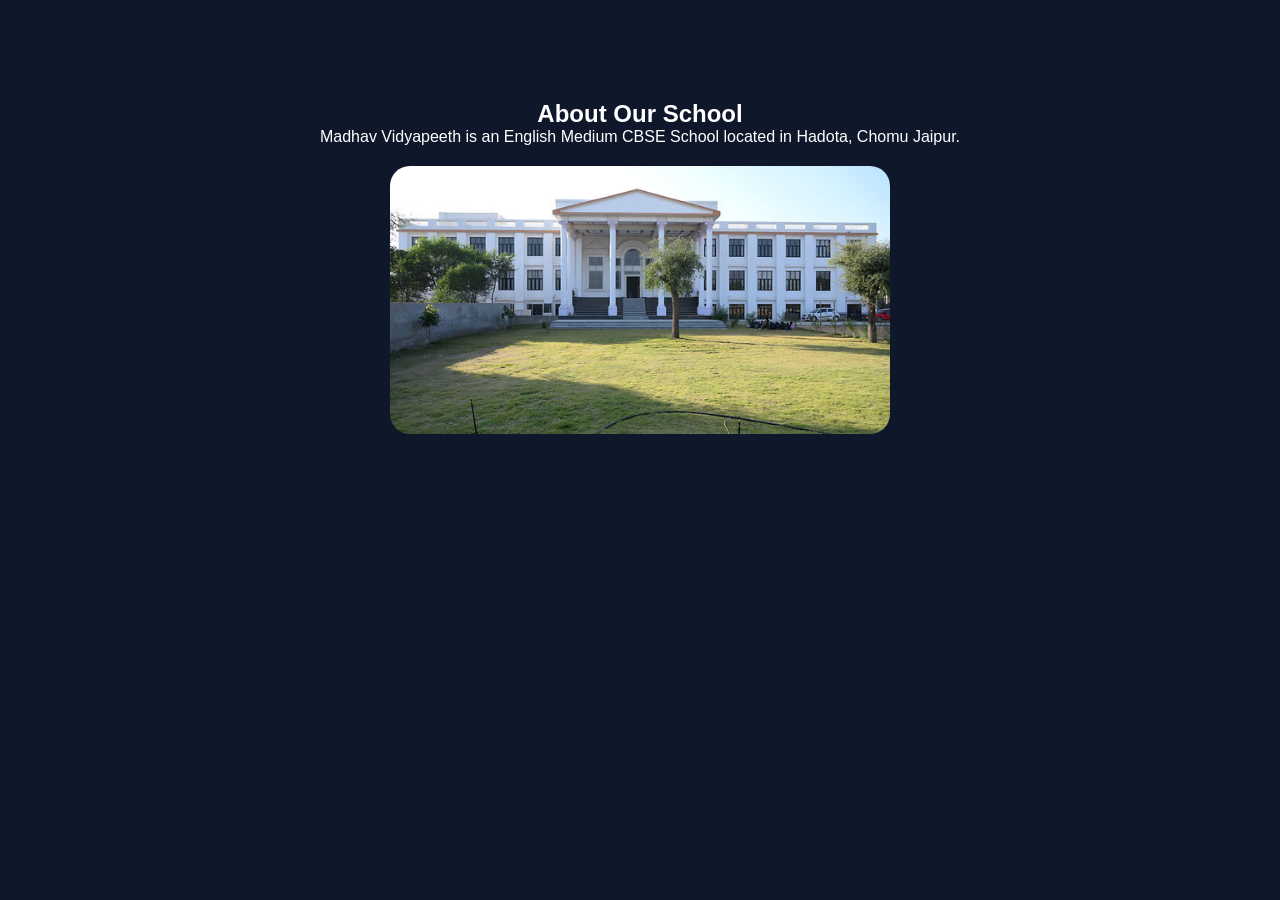
==== about.html @ 712a5680 "Add about.html for school information" ====
<!DOCTYPE html>
<html>

<head>
<title>About - Madhav Vidyapeeth</title>
<link rel="stylesheet" href="style.css">
</head>

<body>

<section class="section">

<h1>About Our School</h1>

<p>
Madhav Vidyapeeth is an English Medium CBSE School located in Hadota,
Chomu Jaipur.
</p>

<img src="assets/school.jpg" class="section-img">

</section>

</body>

</html>
---- style.css ----
/* Global */
*{
margin:0;
padding:0;
box-sizing:border-box;
scroll-behavior:smooth;
}

body{
font-family:'Poppins',sans-serif;
background:#0f172a;
color:white;
overflow-x:hidden;
}

/* Animated Gradient Background */
.gradient-bg{
position:fixed;
width:100%;
height:100%;
z-index:-2;
background:linear-gradient(120deg,#0f172a,#1e293b,#0f172a);
background-size:300% 300%;
animation:gradientMove 12s ease infinite;
}

@keyframes gradientMove{
0%{background-position:0% 50%;}
50%{background-position:100% 50%;}
100%{background-position:0% 50%;}
}

/* Glass Effect */
.glass{
background:rgba(255,255,255,0.08);
backdrop-filter:blur(15px);
-webkit-backdrop-filter:blur(15px);
border:1px solid rgba(255,255,255,0.15);
border-radius:15px;
}

/* Navbar */
.navbar{
    position: fixed;
    top:20px;
    left:0;
    right:0;
    margin:0 auto;
    width:100%;
    max-width:1000px;
    padding:15px 20px;
    display:flex;
    justify-content:space-between;
    align-items:center;
    z-index:1000;
}

.logo{
display:flex;
align-items:center;
gap:10px;
font-weight:600;
}

.logo img{
height:40px;
}

.nav-links a{
color:white;
text-decoration:none;
margin-left:20px;
font-weight:400;
transition:0.3s;
}

.nav-links a:hover{
color:#38bdf8;
}

/* Hero */
.hero{
height:100vh;
display:flex;
align-items:center;
justify-content:center;
text-align:center;
padding:20px;
}

.hero h1{
font-size:3rem;
margin-bottom:20px;
}

.hero p{
opacity:0.8;
margin-bottom:10px;
}

.btn{
display:inline-block;
margin-top:20px;
padding:12px 30px;
background:#38bdf8;
border-radius:30px;
text-decoration:none;
color:white;
font-weight:600;
transition:0.3s;
}

.btn:hover{
transform:scale(1.05);
background:#0ea5e9;
}

/* Sections */
.section{
padding:100px 15px;
text-align:center;
max-width:1000px;
margin:auto;
}
.section.light{
    background:#1e293b;
    border-radius:20px;
    margin:60px 0;
}
.section h2{
margin-bottom:30px;
font-size:2rem;
}

/* Images */
.section-img,
.director-img{
width:80%;
max-width:500px;
border-radius:20px;
margin-top:20px;
transition:0.4s;
}

.section-img:hover,
.director-img:hover{
transform:scale(1.05);
}

/* Gallery */
/* Gallery Mobile Fix */
.gallery-grid {
    display: flex;
    flex-direction: column;
    align-items: center;
    gap: 25px;
    margin-top: 30px;
}

.gallery-grid img {
    width: 90%;
    max-width: 500px;
    border-radius: 15px;
    box-shadow: 0 10px 25px rgba(0,0,0,0.3);
    transition: 0.4s ease;
}

.gallery-grid img:hover {
    transform: scale(1.05);
}
/* Footer */
footer{
padding:30px;
text-align:center;
background:#0f172a;
margin-top:80px;
opacity:0.7;
}
.leader-card {
    max-width: 350px;
    margin: 0 auto;
    background: #1e293b;
    padding: 20px;
    border-radius: 20px;
    text-align: center;
    box-shadow: 0 10px 25px rgba(0,0,0,0.4);
}

.leader-card img {
    width: 100%;
    height: 280px;
    object-fit: cover;
    border-radius: 15px;
}

.leader-card h3 {
    margin-top: 15px;
    font-size: 18px;
}

.role {
    font-weight: 600;
    margin-top: 5px;
}

.sub-role {
    font-size: 14px;
    opacity: 0.8;
}

.vision {
    font-style: italic;
    margin-top: 10px;
    font-size: 14px;
        }
#director {
    text-align: center;
}

#director .leader-card {
    margin-left: auto;
    margin-right: auto;
}
.hero {
    position: relative;
    height: 100vh;
    overflow: hidden;
}

.hero-bg-video {
    position: absolute;
    top: 50%;
    left: 50%;
    width: 100%;
    height: 100%;
    object-fit: cover;
    transform: translate(-50%, -50%);
    z-index: -1;
    filter: brightness(0.6);
}

.hero-overlay {
    position: relative;
    z-index: 1;
    text-align: center;
    color: white;
    top: 50%;
    transform: translateY(-50%);
}
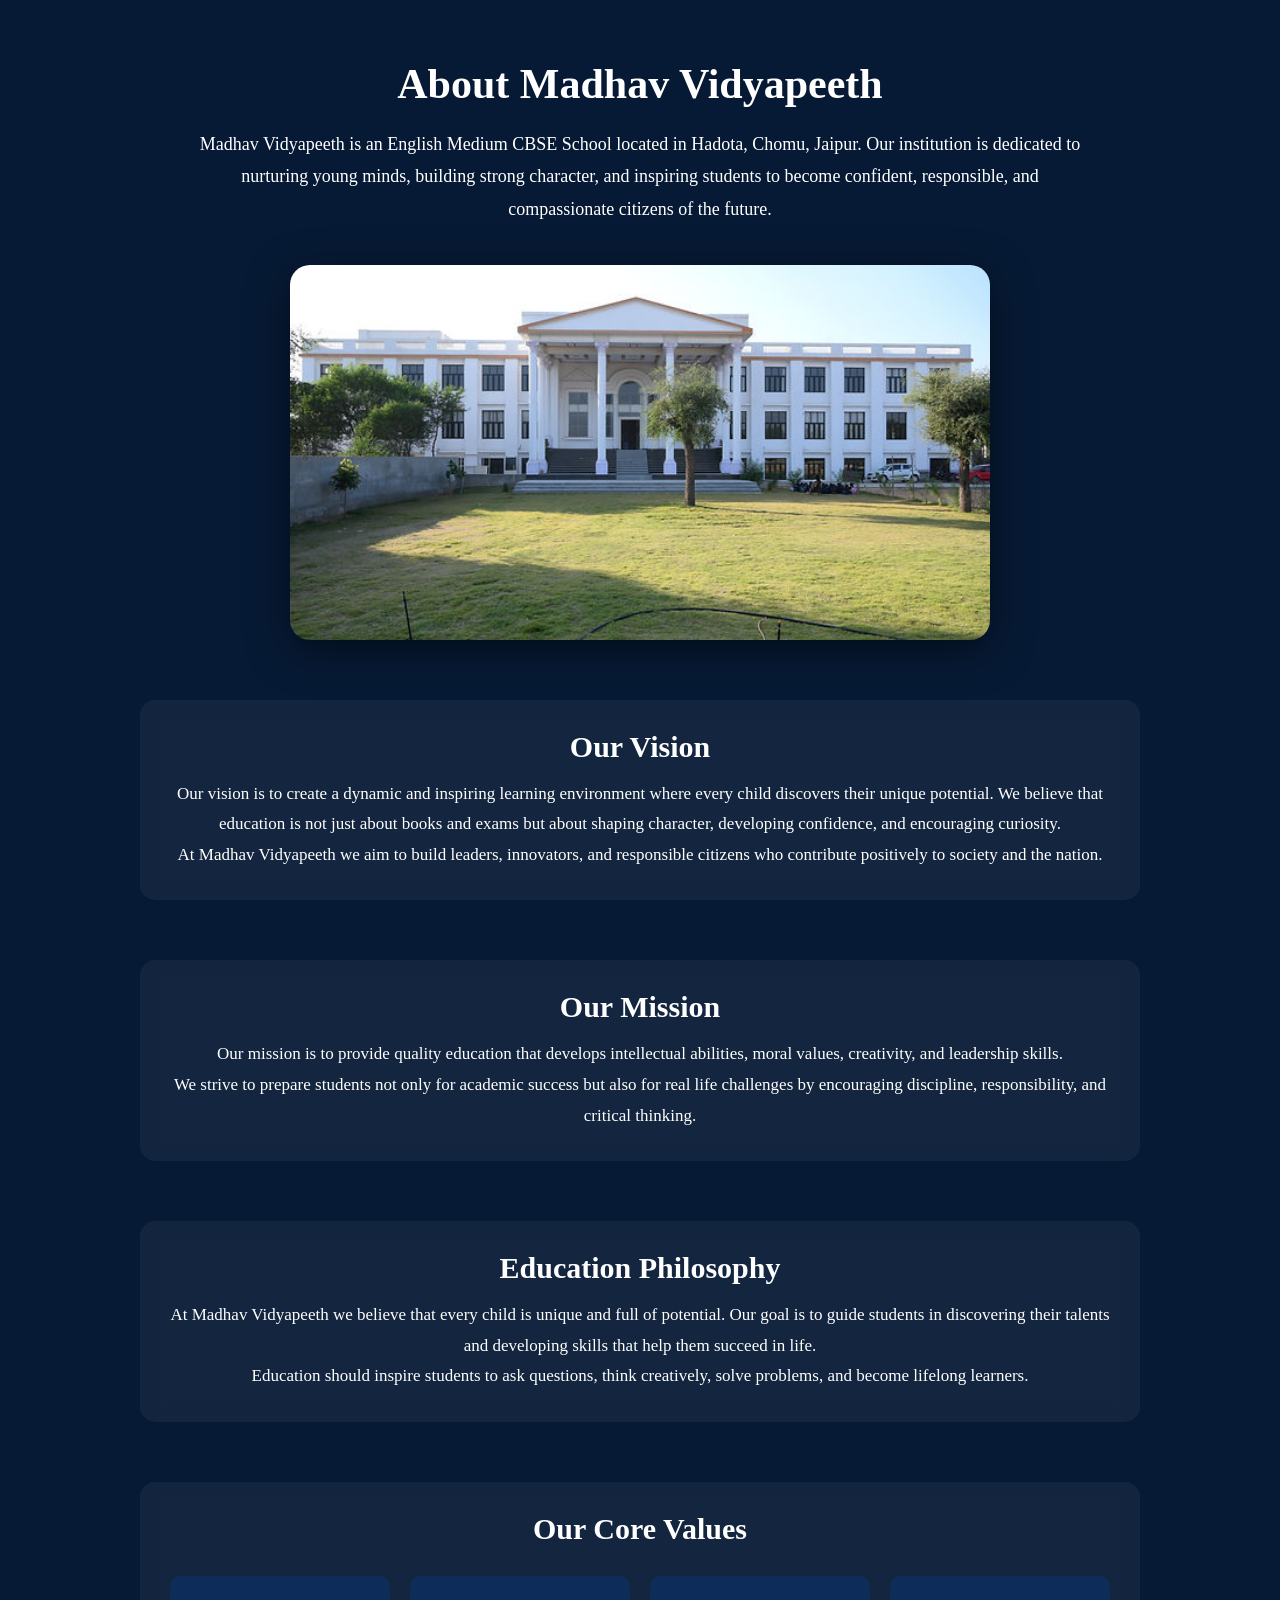
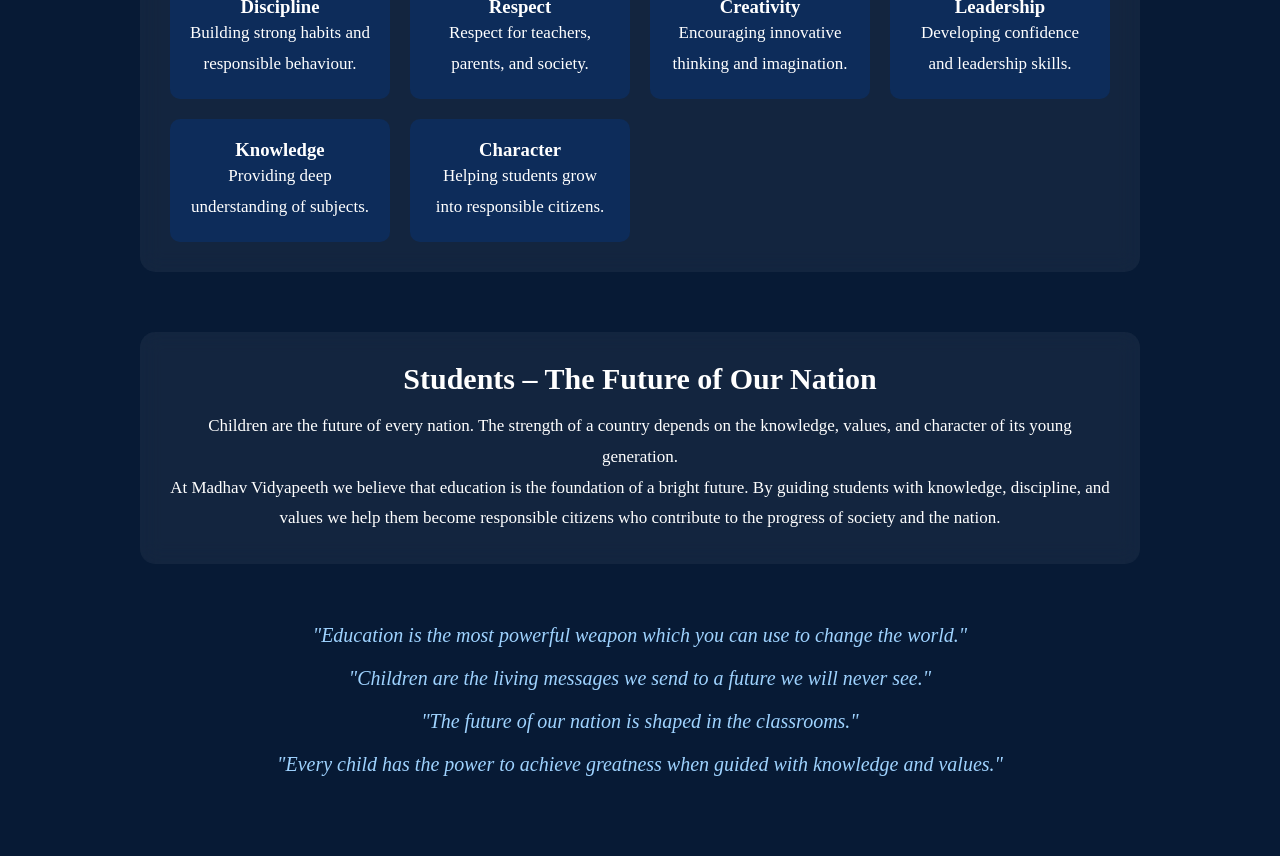
==== commit 865cdf11: "Update about.html" ====
--- a/about.html
+++ b/about.html
@@ -1,26 +1,273 @@
+<!D
 <!DOCTYPE html>
-<html>
+<html lang="en">
 
 <head>
-<title>About - Madhav Vidyapeeth</title>
+<meta charset="UTF-8">
+<meta name="viewport" content="width=device-width, initial-scale=1.0">
+
+<title>About Madhav Vidyapeeth</title>
+
 <link rel="stylesheet" href="style.css">
+
+<style>
+
+body{
+font-family:Poppins;
+background:#071a35;
+color:white;
+margin:0;
+}
+
+.about-container{
+max-width:1200px;
+margin:auto;
+padding:60px 20px;
+}
+
+.about-title{
+text-align:center;
+font-size:42px;
+margin-bottom:20px;
+animation:fadeDown 1s ease;
+}
+
+.about-intro{
+text-align:center;
+font-size:18px;
+line-height:1.8;
+max-width:900px;
+margin:auto;
+margin-bottom:40px;
+}
+
+.school-img{
+display:block;
+margin:auto;
+width:90%;
+max-width:700px;
+border-radius:20px;
+box-shadow:0 10px 40px rgba(0,0,0,0.5);
+margin-bottom:60px;
+animation:zoom 1.5s ease;
+}
+
+.section{
+margin-bottom:60px;
+padding:30px;
+border-radius:15px;
+background:rgba(255,255,255,0.05);
+backdrop-filter:blur(10px);
+transition:0.3s;
+}
+
+.section:hover{
+transform:scale(1.02);
+}
+
+.section h2{
+font-size:30px;
+margin-bottom:15px;
+}
+
+.section p{
+font-size:17px;
+line-height:1.8;
+}
+
+.values-grid{
+display:grid;
+grid-template-columns:repeat(auto-fit,minmax(200px,1fr));
+gap:20px;
+margin-top:30px;
+}
+
+.value-card{
+background:#0d2c5a;
+padding:20px;
+border-radius:10px;
+text-align:center;
+transition:0.3s;
+}
+
+.value-card:hover{
+transform:translateY(-8px);
+background:#154a90;
+}
+
+.quote-section{
+text-align:center;
+margin-top:50px;
+font-style:italic;
+font-size:20px;
+color:#9fd3ff;
+}
+
+.quote{
+margin:20px 0;
+}
+
+@keyframes fadeDown{
+from{opacity:0;transform:translateY(-20px)}
+to{opacity:1;transform:translateY(0)}
+}
+
+@keyframes zoom{
+from{opacity:0;transform:scale(0.8)}
+to{opacity:1;transform:scale(1)}
+}
+
+</style>
+
 </head>
 
 <body>
 
-<section class="section">
-
-<h1>About Our School</h1>
-
-<p>
+<div class="about-container">
+
+<h1 class="about-title">About Madhav Vidyapeeth</h1>
+
+<p class="about-intro">
 Madhav Vidyapeeth is an English Medium CBSE School located in Hadota,
-Chomu Jaipur.
-</p>
-
-<img src="assets/school.jpg" class="section-img">
-
-</section>
+Chomu, Jaipur. Our institution is dedicated to nurturing young minds,
+building strong character, and inspiring students to become confident,
+responsible, and compassionate citizens of the future.
+</p>
+
+<img src="assets/school.jpg" class="school-img">
+
+<div class="section">
+
+<h2>Our Vision</h2>
+
+<p>
+Our vision is to create a dynamic and inspiring learning environment where
+every child discovers their unique potential. We believe that education is
+not just about books and exams but about shaping character, developing
+confidence, and encouraging curiosity.
+</p>
+
+<p>
+At Madhav Vidyapeeth we aim to build leaders, innovators, and responsible
+citizens who contribute positively to society and the nation.
+</p>
+
+</div>
+
+<div class="section">
+
+<h2>Our Mission</h2>
+
+<p>
+Our mission is to provide quality education that develops intellectual
+abilities, moral values, creativity, and leadership skills.
+</p>
+
+<p>
+We strive to prepare students not only for academic success but also for
+real life challenges by encouraging discipline, responsibility, and
+critical thinking.
+</p>
+
+</div>
+
+<div class="section">
+
+<h2>Education Philosophy</h2>
+
+<p>
+At Madhav Vidyapeeth we believe that every child is unique and full of
+potential. Our goal is to guide students in discovering their talents
+and developing skills that help them succeed in life.
+</p>
+
+<p>
+Education should inspire students to ask questions, think creatively,
+solve problems, and become lifelong learners.
+</p>
+
+</div>
+
+<div class="section">
+
+<h2>Our Core Values</h2>
+
+<div class="values-grid">
+
+<div class="value-card">
+<h3>Discipline</h3>
+<p>Building strong habits and responsible behaviour.</p>
+</div>
+
+<div class="value-card">
+<h3>Respect</h3>
+<p>Respect for teachers, parents, and society.</p>
+</div>
+
+<div class="value-card">
+<h3>Creativity</h3>
+<p>Encouraging innovative thinking and imagination.</p>
+</div>
+
+<div class="value-card">
+<h3>Leadership</h3>
+<p>Developing confidence and leadership skills.</p>
+</div>
+
+<div class="value-card">
+<h3>Knowledge</h3>
+<p>Providing deep understanding of subjects.</p>
+</div>
+
+<div class="value-card">
+<h3>Character</h3>
+<p>Helping students grow into responsible citizens.</p>
+</div>
+
+</div>
+
+</div>
+
+<div class="section">
+
+<h2>Students – The Future of Our Nation</h2>
+
+<p>
+Children are the future of every nation. The strength of a country depends
+on the knowledge, values, and character of its young generation.
+</p>
+
+<p>
+At Madhav Vidyapeeth we believe that education is the foundation of a
+bright future. By guiding students with knowledge, discipline, and
+values we help them become responsible citizens who contribute to the
+progress of society and the nation.
+</p>
+
+</div>
+
+<div class="quote-section">
+
+<div class="quote">
+"Education is the most powerful weapon which you can use to change the world."
+</div>
+
+<div class="quote">
+"Children are the living messages we send to a future we will never see."
+</div>
+
+<div class="quote">
+"The future of our nation is shaped in the classrooms."
+</div>
+
+<div class="quote">
+"Every child has the power to achieve greatness when guided with knowledge and values."
+</div>
+
+</div>
+
+</div>
 
 </body>
 
-</html>
+</html> 
